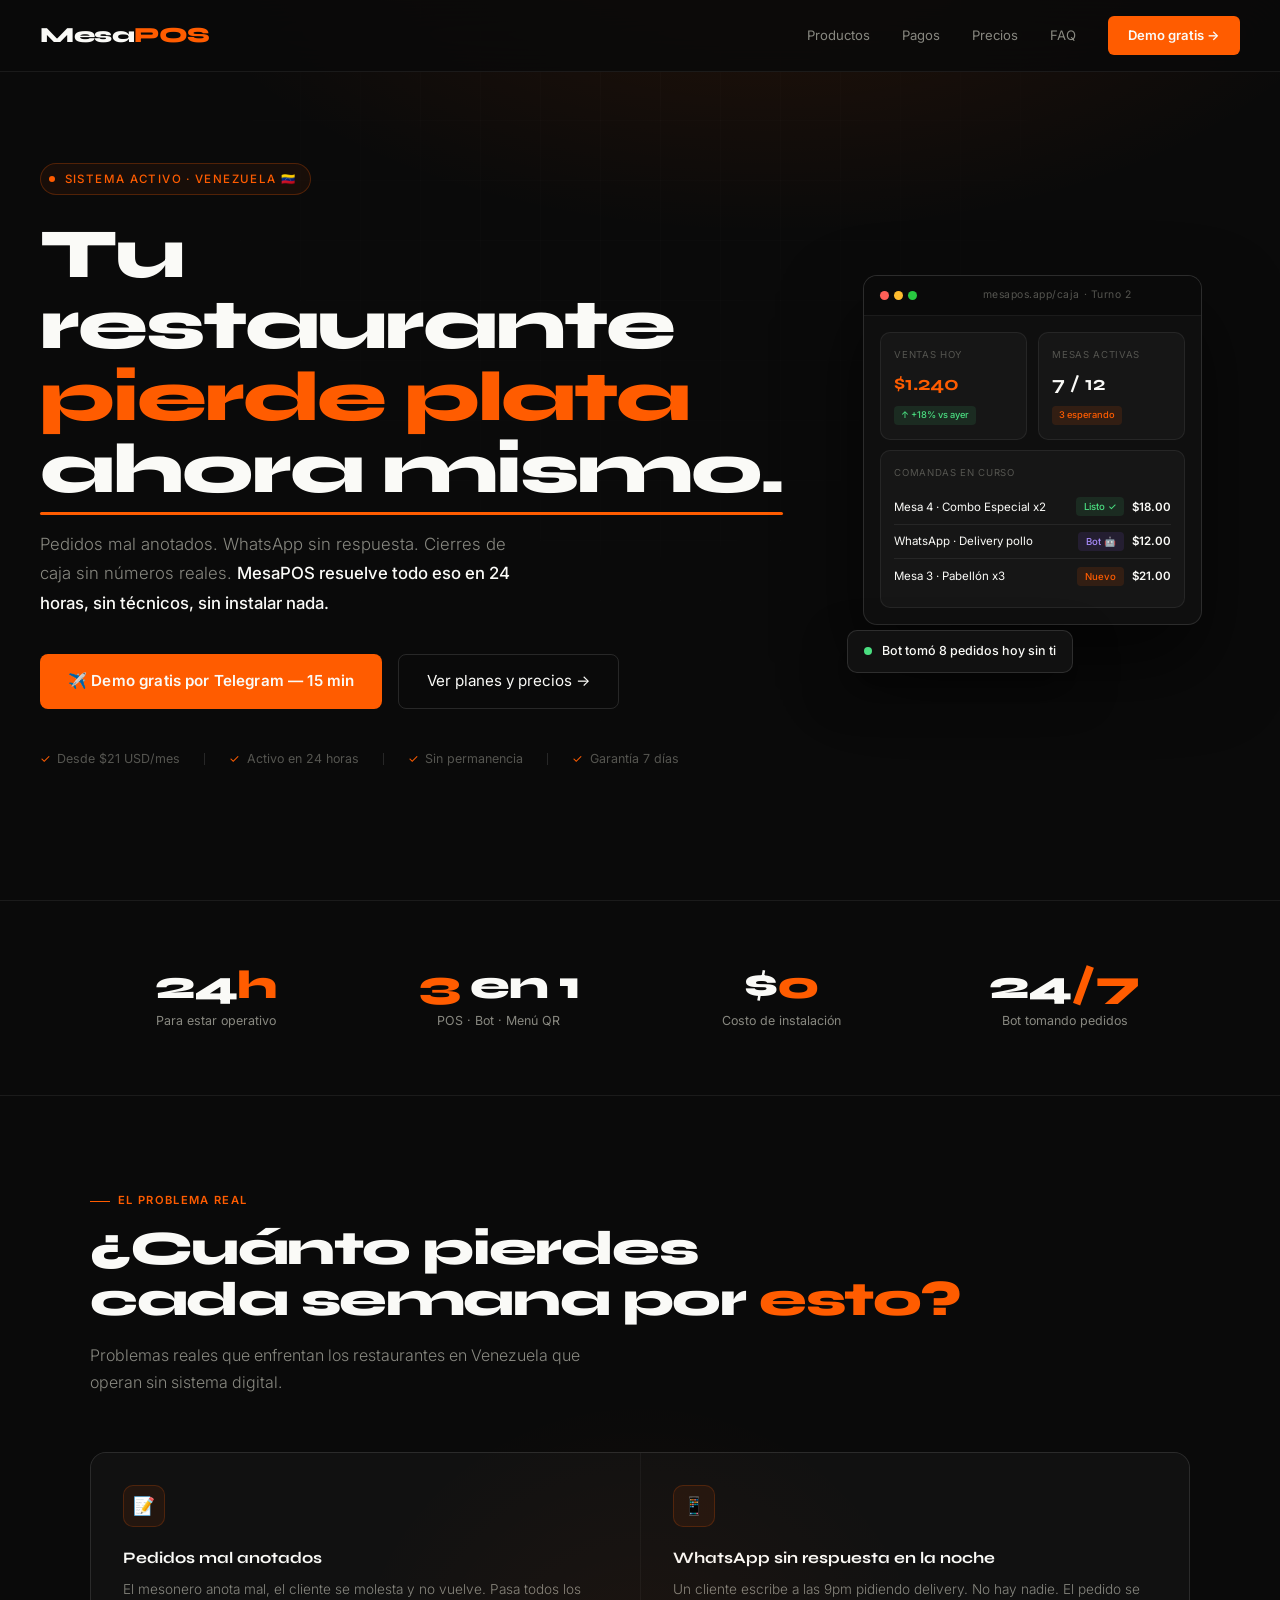
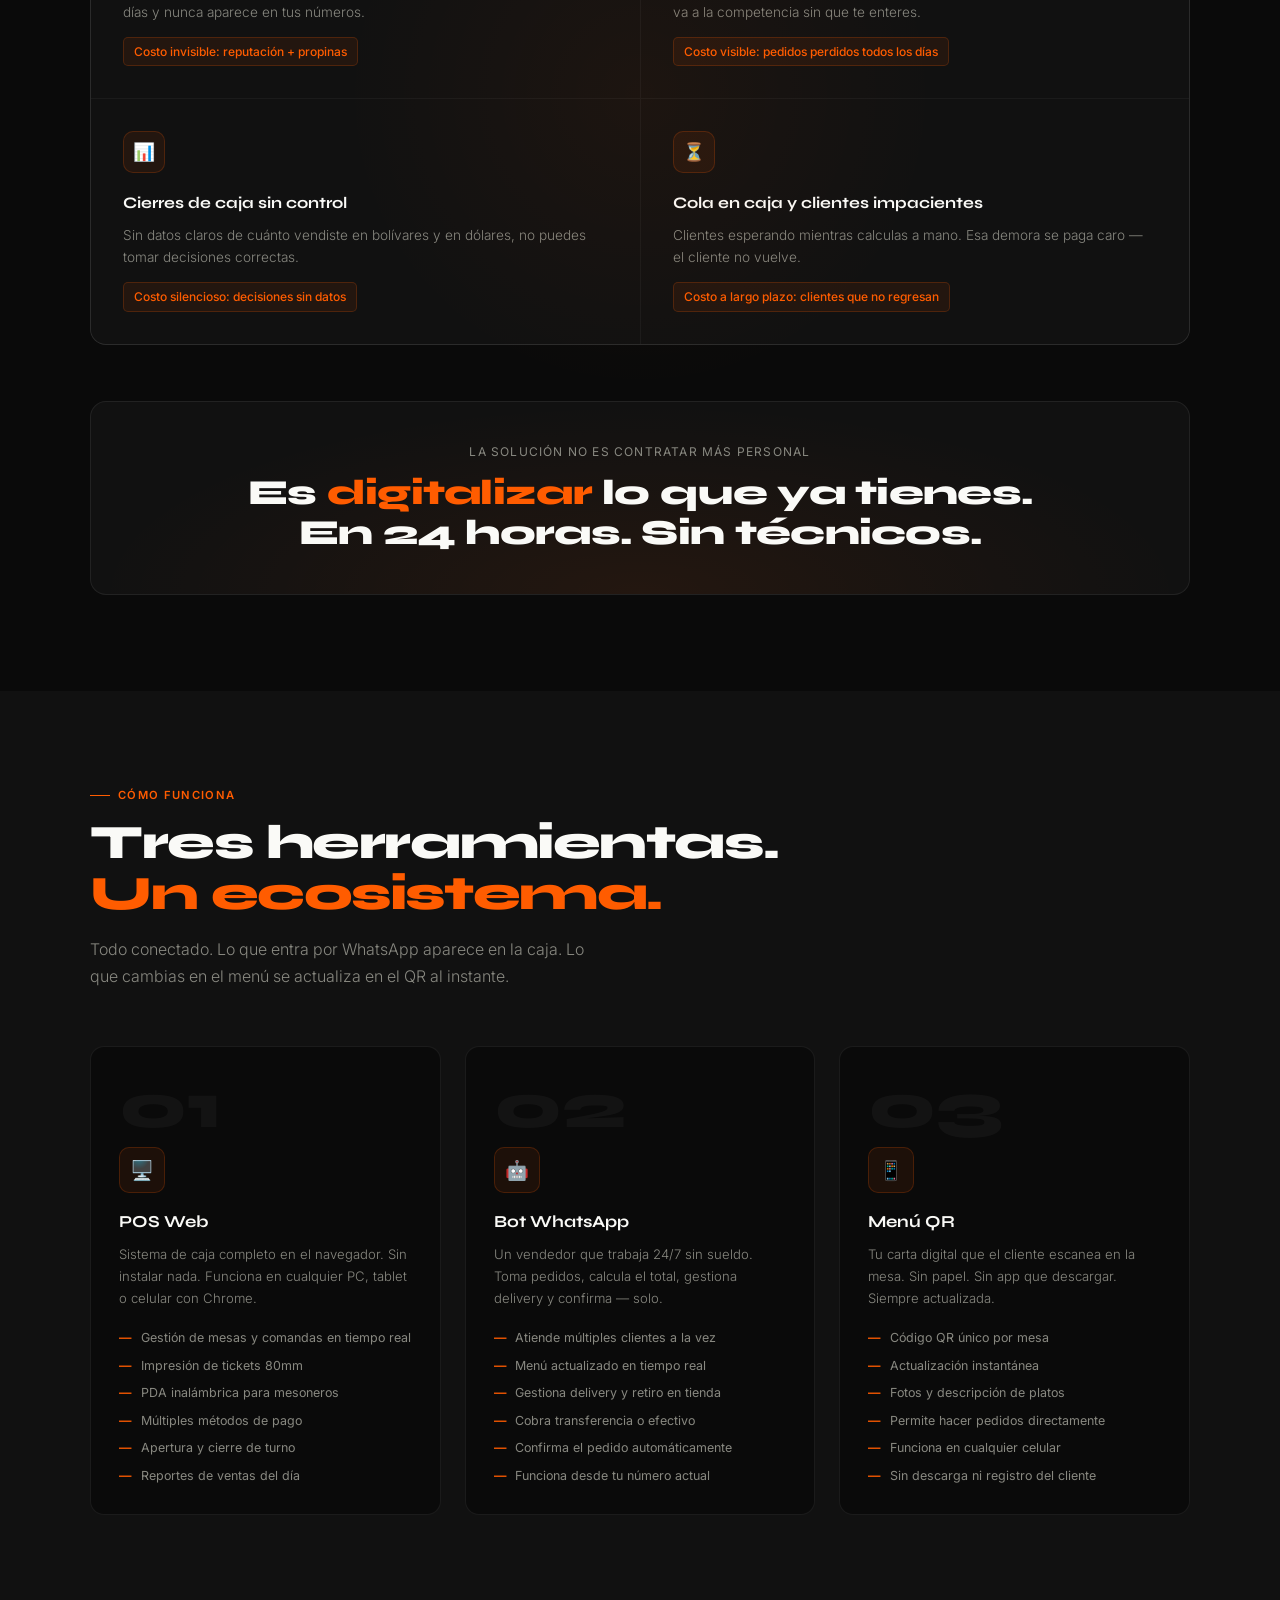
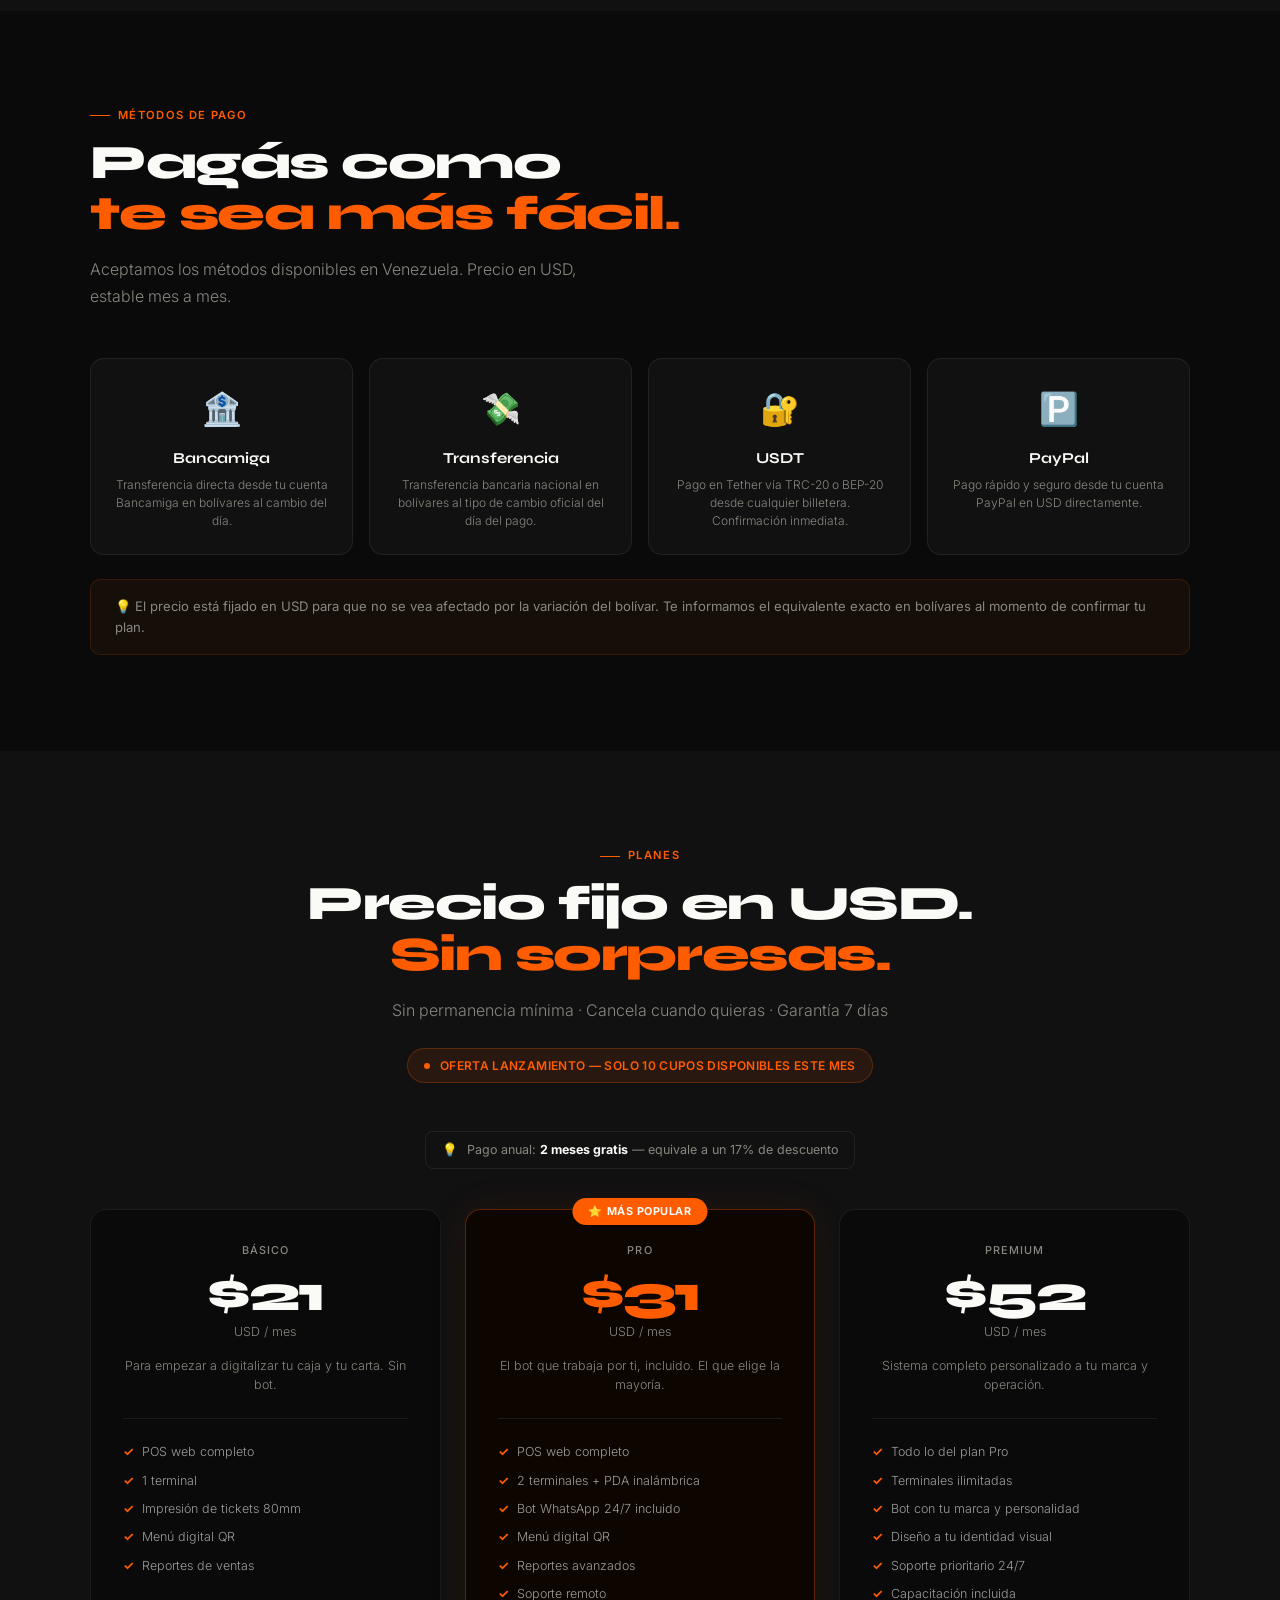
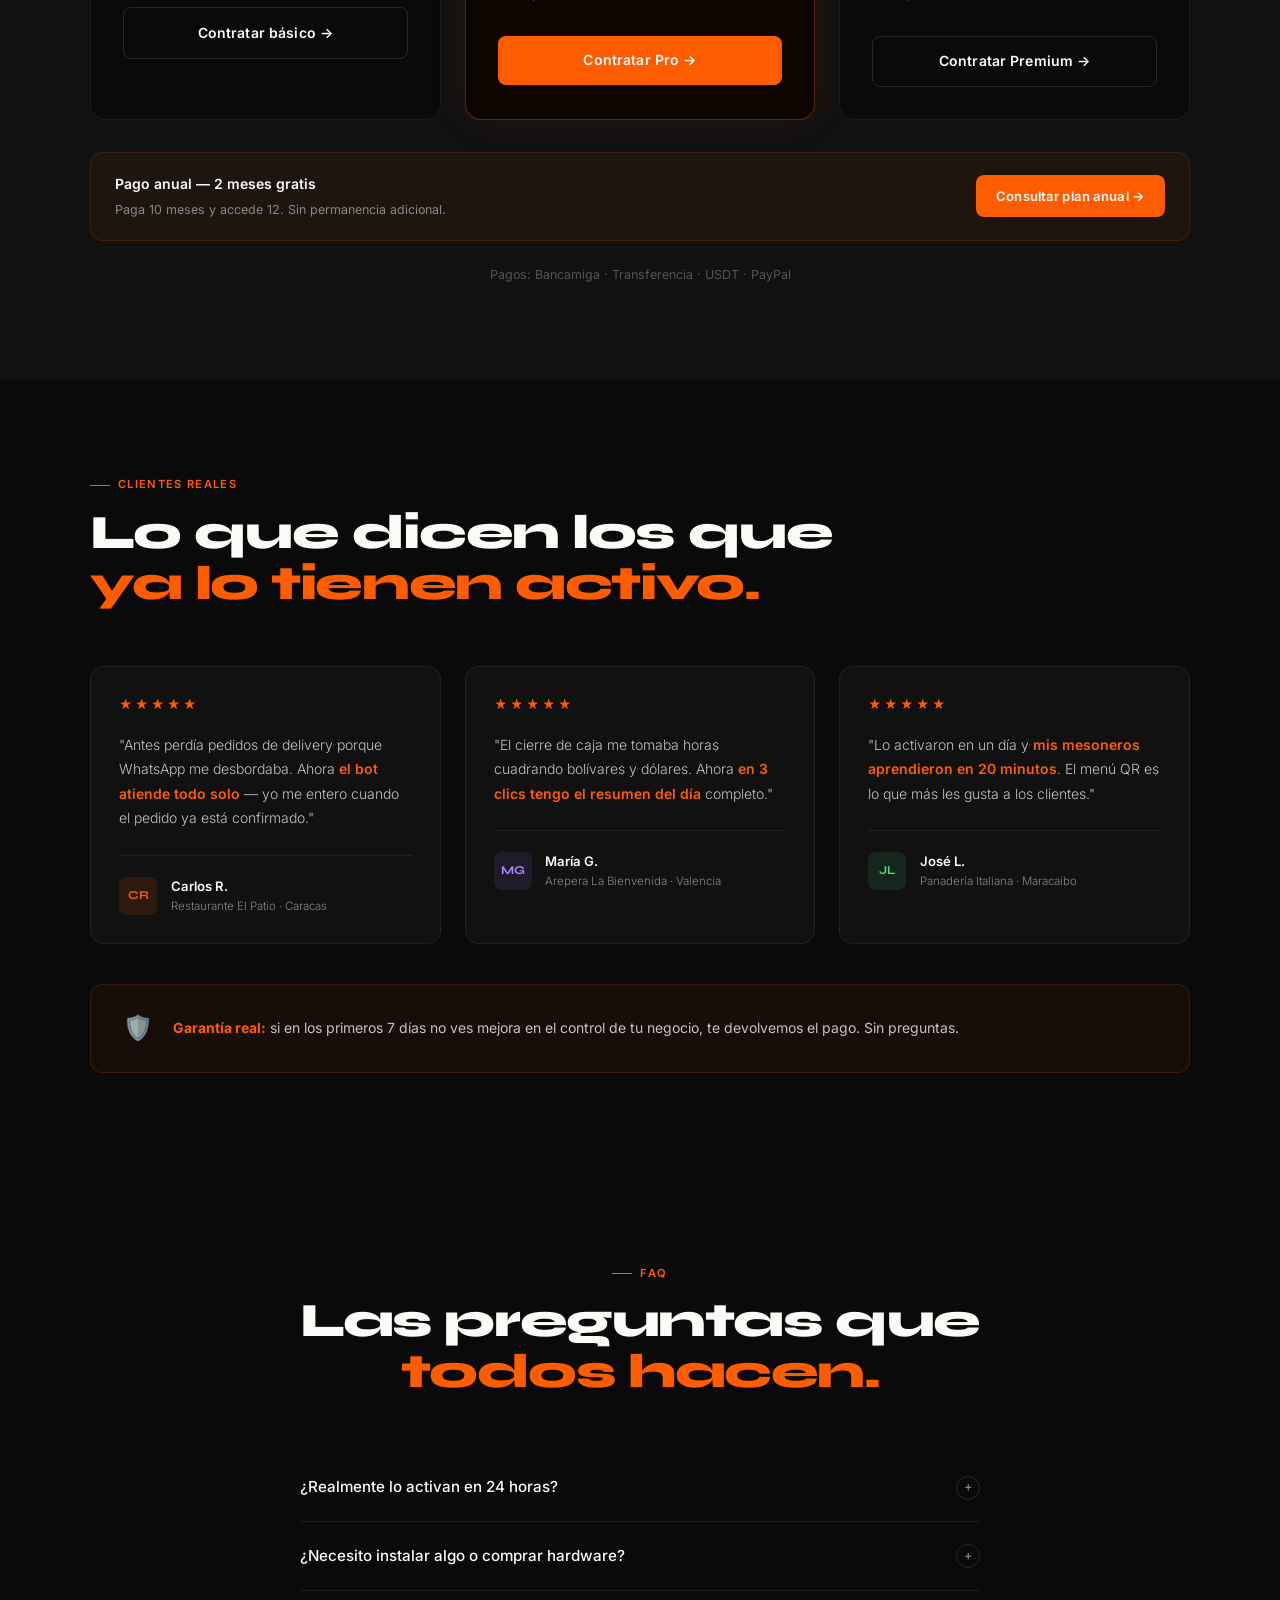
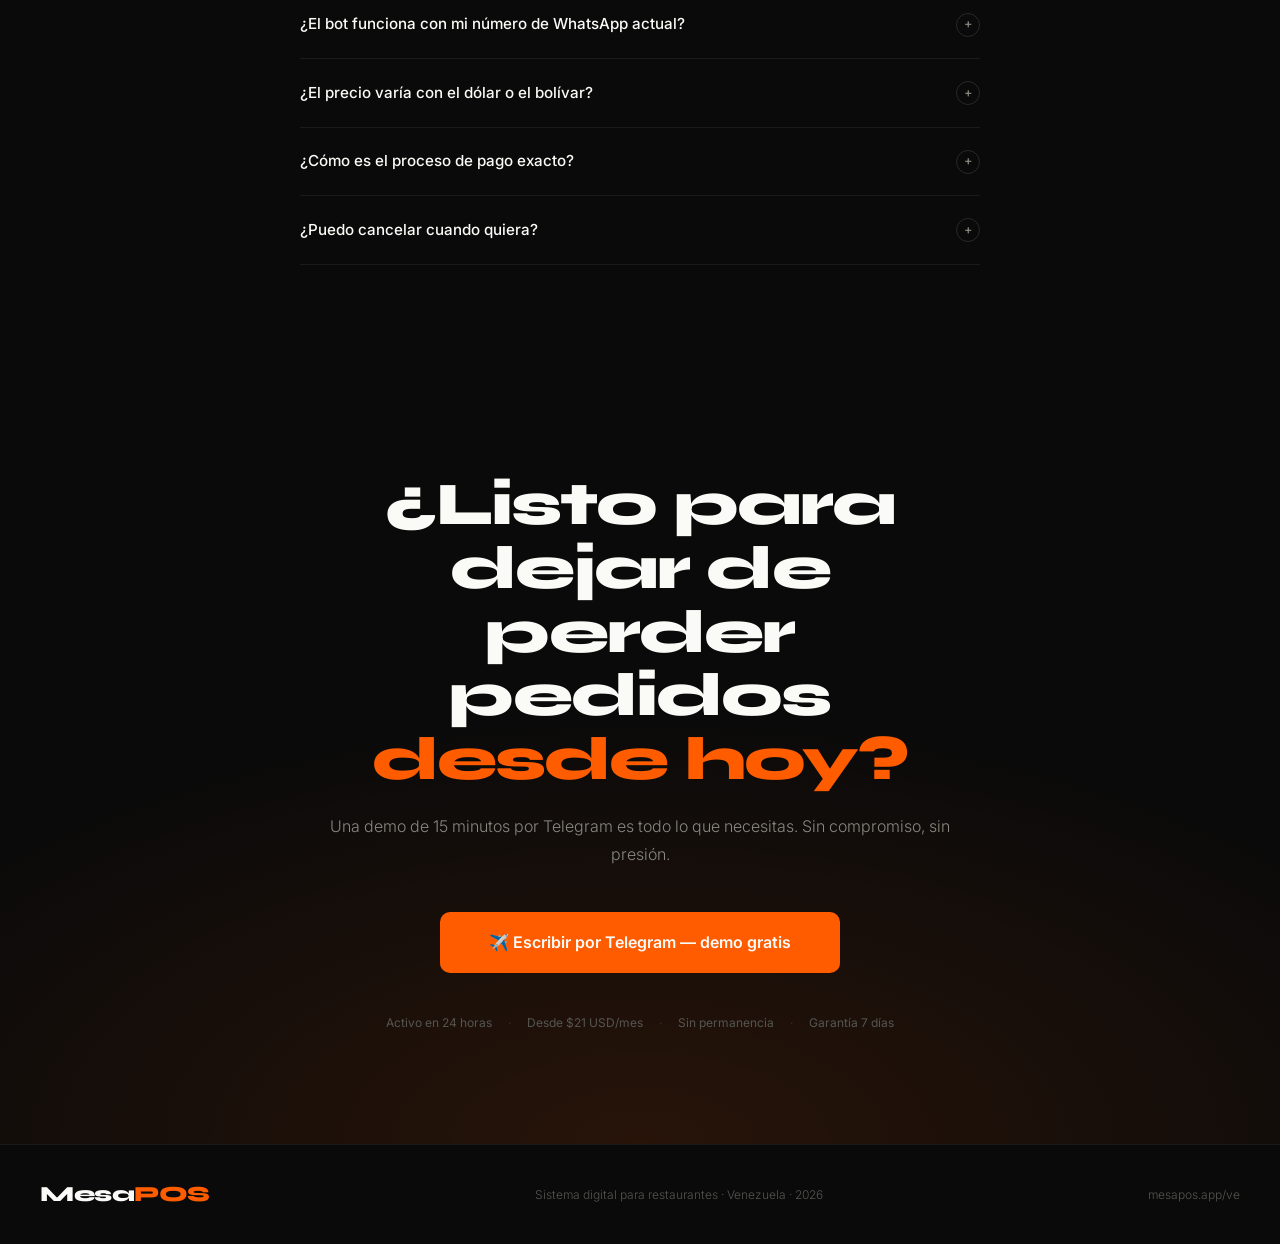
==== ve/index.html @ 8ecb1c36 "Create index.html" ====
<!DOCTYPE html>
<html lang="es">
<head>
<meta charset="UTF-8"/>
<meta name="viewport" content="width=device-width, initial-scale=1.0"/>
<title>MesaPOS Venezuela — Sistema Digital para Restaurantes</title>
<meta name="description" content="Sistema POS web + Bot WhatsApp + Menú QR para restaurantes en Venezuela. Desde $21 USD/mes. Activo en 24 horas. Pagos: Bancamiga, transferencia, USDT, PayPal."/>
<link rel="preconnect" href="https://fonts.googleapis.com"/>
<link href="https://fonts.googleapis.com/css2?family=Syne:wght@400;500;600;700;800&family=Inter:wght@300;400;500;600&display=swap" rel="stylesheet"/>
<style>
*,*::before,*::after{box-sizing:border-box;margin:0;padding:0}
:root{--ink:#0A0A0A;--ink2:#111111;--ink3:#1A1A1A;--orange:#FF5C00;--orange2:#FF7A2E;--orange-pale:rgba(255,92,0,0.08);--white:#FAFAF7;--gray:#888880;--gray2:#555550;--border:rgba(255,255,255,0.07);--border2:rgba(255,255,255,0.12);--syne:'Syne',sans-serif;--inter:'Inter',sans-serif}
html{scroll-behavior:smooth}
body{font-family:var(--inter);background:var(--ink);color:var(--white);overflow-x:hidden;line-height:1.6;font-size:16px}
a{text-decoration:none;color:inherit}
nav{position:fixed;top:0;left:0;right:0;z-index:100;padding:1rem 2.5rem;display:flex;align-items:center;justify-content:space-between;border-bottom:1px solid var(--border);background:rgba(10,10,10,0.85);backdrop-filter:blur(20px)}
.logo{font-family:var(--syne);font-size:1.35rem;font-weight:800;letter-spacing:-0.02em}.logo span{color:var(--orange)}
.nav-links{display:flex;gap:2rem;align-items:center}
.nav-links a{font-size:0.82rem;color:var(--gray);font-weight:400;transition:color 0.2s}.nav-links a:hover{color:var(--white)}
.nav-cta{background:var(--orange);color:var(--white)!important;padding:0.55rem 1.25rem;border-radius:6px;font-weight:600!important;font-size:0.82rem!important;transition:all 0.2s!important}.nav-cta:hover{background:var(--orange2)!important;transform:translateY(-1px)!important}
.hero{min-height:100vh;display:flex;align-items:center;padding:7rem 2.5rem 5rem;position:relative;overflow:hidden}
.hero-bg{position:absolute;inset:0;background:radial-gradient(ellipse 80% 60% at 60% -10%,rgba(255,92,0,0.12) 0%,transparent 60%)}
.hero-grid{position:absolute;inset:0;background-image:linear-gradient(rgba(255,255,255,0.015) 1px,transparent 1px),linear-gradient(90deg,rgba(255,255,255,0.015) 1px,transparent 1px);background-size:60px 60px;mask-image:radial-gradient(ellipse at 50% 0%,black 0%,transparent 70%)}
.hero-inner{max-width:1200px;margin:0 auto;display:grid;grid-template-columns:1.1fr 0.9fr;gap:5rem;align-items:center;width:100%;position:relative;z-index:1}
.hero-eyebrow{display:inline-flex;align-items:center;gap:0.6rem;font-size:0.72rem;font-weight:500;color:var(--orange);text-transform:uppercase;letter-spacing:0.12em;margin-bottom:1.5rem;padding:0.35rem 0.85rem 0.35rem 0.5rem;border:1px solid rgba(255,92,0,0.25);border-radius:100px;background:rgba(255,92,0,0.06)}
.eyebrow-dot{width:6px;height:6px;background:var(--orange);border-radius:50%;animation:blink 2s infinite}
@keyframes blink{0%,100%{opacity:1;box-shadow:0 0 0 0 rgba(255,92,0,0.4)}50%{opacity:0.6;box-shadow:0 0 0 5px rgba(255,92,0,0)}}
h1{font-family:var(--syne);font-size:clamp(2.8rem,5.5vw,4.4rem);font-weight:800;line-height:1.02;letter-spacing:-0.03em;margin-bottom:1.5rem}
h1 .highlight{color:var(--orange);display:block}
h1 .underline-word{position:relative;white-space:nowrap}
h1 .underline-word::after{content:'';position:absolute;left:0;bottom:-4px;width:100%;height:3px;background:var(--orange);border-radius:2px}
.hero-desc{font-size:1.05rem;color:var(--gray);line-height:1.75;margin-bottom:2.25rem;max-width:480px;font-weight:300}.hero-desc strong{color:var(--white);font-weight:500}
.hero-actions{display:flex;gap:1rem;flex-wrap:wrap;margin-bottom:2.5rem}
.btn-orange{display:inline-flex;align-items:center;gap:0.5rem;background:var(--orange);color:var(--white);padding:0.9rem 1.75rem;border-radius:8px;font-weight:600;font-size:0.95rem;transition:all 0.2s;letter-spacing:0.01em}.btn-orange:hover{background:var(--orange2);transform:translateY(-2px);box-shadow:0 8px 30px rgba(255,92,0,0.35)}
.btn-outline{display:inline-flex;align-items:center;gap:0.5rem;border:1px solid var(--border2);color:var(--white);padding:0.9rem 1.75rem;border-radius:8px;font-weight:400;font-size:0.95rem;transition:all 0.2s}.btn-outline:hover{border-color:rgba(255,255,255,0.3);background:rgba(255,255,255,0.04)}
.hero-trust{display:flex;align-items:center;gap:1.5rem;flex-wrap:wrap}
.trust-item{font-size:0.78rem;color:var(--gray2);display:flex;align-items:center;gap:0.4rem}
.trust-check{color:var(--orange);font-size:0.75rem}
.trust-sep{width:1px;height:12px;background:var(--border2)}
.pos-screen{background:#0F0F0F;border:1px solid var(--border2);border-radius:14px;overflow:hidden;box-shadow:0 40px 80px rgba(0,0,0,0.6)}
.pos-topbar{padding:0.7rem 1rem;background:#0A0A0A;border-bottom:1px solid var(--border);display:flex;align-items:center;gap:0.75rem}
.pos-dots{display:flex;gap:5px}.pos-dot{width:9px;height:9px;border-radius:50%}
.pos-title{font-size:0.65rem;color:var(--gray2);flex:1;text-align:center;letter-spacing:0.05em}
.pos-body{padding:1rem}
.pos-row{display:grid;grid-template-columns:1fr 1fr;gap:0.65rem;margin-bottom:0.65rem}
.pos-card{background:#161616;border:1px solid var(--border);border-radius:10px;padding:0.85rem}
.pos-clabel{font-size:0.6rem;color:var(--gray2);text-transform:uppercase;letter-spacing:0.07em;margin-bottom:0.35rem}
.pos-cval{font-size:1.25rem;font-weight:700;font-family:var(--syne)}.pos-cval.orange{color:var(--orange)}
.pos-badge{display:inline-block;font-size:0.58rem;padding:2px 7px;border-radius:4px;margin-top:0.25rem;font-weight:500}
.badge-up{background:rgba(74,222,128,0.1);color:#4ADE80}.badge-warn{background:rgba(255,92,0,0.12);color:var(--orange)}
.pos-list{background:#161616;border:1px solid var(--border);border-radius:10px;padding:0.85rem}
.pos-list-title{font-size:0.6rem;color:var(--gray2);text-transform:uppercase;letter-spacing:0.07em;margin-bottom:0.6rem}
.pos-order{display:flex;align-items:center;justify-content:space-between;padding:0.45rem 0;border-bottom:1px solid var(--border);gap:0.5rem}.pos-order:last-child{border-bottom:none}
.pos-oname{font-size:0.72rem;flex:1;white-space:nowrap;overflow:hidden;text-overflow:ellipsis}
.pos-ostatus{font-size:0.6rem;padding:2px 8px;border-radius:4px;white-space:nowrap;font-weight:500}
.s-done{background:rgba(74,222,128,0.1);color:#4ADE80}.s-bot{background:rgba(139,92,246,0.12);color:#A78BFA}.s-new{background:rgba(255,92,0,0.12);color:var(--orange)}
.pos-oprice{font-size:0.72rem;font-weight:600;white-space:nowrap}
.float-pill{position:absolute;bottom:-16px;left:-16px;background:var(--ink2);border:1px solid var(--border2);border-radius:10px;padding:0.65rem 1rem;display:flex;align-items:center;gap:0.65rem;box-shadow:0 16px 40px rgba(0,0,0,0.5);font-size:0.78rem;font-weight:500}
.float-dot{width:8px;height:8px;background:#4ADE80;border-radius:50%;animation:blink 2s infinite}
.hero-visual{position:relative;padding-bottom:2rem}
.numbers{padding:4rem 2.5rem;border-top:1px solid var(--border);border-bottom:1px solid var(--border)}
.numbers-inner{max-width:1100px;margin:0 auto;display:grid;grid-template-columns:repeat(4,1fr);gap:2rem;text-align:center}
.num-val{font-family:var(--syne);font-size:2.5rem;font-weight:800;line-height:1;letter-spacing:-0.03em}.num-val span{color:var(--orange)}
.num-label{font-size:0.78rem;color:var(--gray);margin-top:0.4rem}
.section-inner{max-width:1100px;margin:0 auto}
.section-tag{font-size:0.7rem;font-weight:600;color:var(--orange);text-transform:uppercase;letter-spacing:0.12em;margin-bottom:0.85rem;display:flex;align-items:center;gap:0.5rem}
.section-tag::before{content:'';width:20px;height:1px;background:var(--orange)}
h2{font-family:var(--syne);font-size:clamp(2rem,4vw,3rem);font-weight:800;line-height:1.06;letter-spacing:-0.03em;margin-bottom:1rem}
h2 em{color:var(--orange);font-style:normal}
.section-sub{font-size:1rem;color:var(--gray);max-width:520px;line-height:1.7;font-weight:300}
.pain{padding:6rem 2.5rem;position:relative;overflow:hidden}
.pain::before{content:'';position:absolute;top:50%;left:50%;transform:translate(-50%,-50%);width:600px;height:600px;background:radial-gradient(circle,rgba(255,92,0,0.05) 0%,transparent 70%);pointer-events:none}
.pain-grid{display:grid;grid-template-columns:repeat(2,1fr);gap:1px;background:var(--border);border-radius:16px;overflow:hidden;border:1px solid var(--border);margin-top:3.5rem}
.pain-card{background:var(--ink2);padding:2rem;transition:background 0.25s}.pain-card:hover{background:var(--ink3)}
.pain-icon{width:42px;height:42px;background:var(--orange-pale);border:1px solid rgba(255,92,0,0.2);border-radius:10px;display:flex;align-items:center;justify-content:center;font-size:1.1rem;margin-bottom:1.1rem}
.pain-title{font-family:var(--syne);font-size:1rem;font-weight:700;margin-bottom:0.5rem}
.pain-text{font-size:0.85rem;color:var(--gray);line-height:1.65;font-weight:300}
.pain-cost{display:inline-block;margin-top:0.85rem;font-size:0.75rem;color:var(--orange);background:var(--orange-pale);border:1px solid rgba(255,92,0,0.2);padding:4px 10px;border-radius:5px;font-weight:500}
.pain-bridge{text-align:center;margin-top:3.5rem;padding:2.5rem;background:var(--ink2);border:1px solid var(--border);border-radius:16px;position:relative;overflow:hidden}
.pain-bridge::before{content:'';position:absolute;inset:0;background:radial-gradient(ellipse at 50% 100%,rgba(255,92,0,0.08) 0%,transparent 70%)}
.bridge-label{font-size:0.75rem;color:var(--gray);text-transform:uppercase;letter-spacing:0.1em;margin-bottom:0.75rem;position:relative}
.bridge-text{font-family:var(--syne);font-size:clamp(1.5rem,3vw,2.2rem);font-weight:800;letter-spacing:-0.02em;line-height:1.15;position:relative}.bridge-text em{color:var(--orange);font-style:normal}
.solution{padding:6rem 2.5rem;background:var(--ink2)}
.products-grid{display:grid;grid-template-columns:repeat(3,1fr);gap:1.5rem;margin-top:3.5rem}
.prod-card{border:1px solid var(--border);border-radius:14px;padding:1.75rem;background:var(--ink);transition:all 0.3s;position:relative;overflow:hidden}.prod-card:hover{border-color:rgba(255,92,0,0.3);transform:translateY(-4px)}
.prod-num{font-family:var(--syne);font-size:4rem;font-weight:800;color:rgba(255,255,255,0.04);line-height:1;margin-bottom:0.5rem}
.prod-icon{width:46px;height:46px;background:var(--orange-pale);border:1px solid rgba(255,92,0,0.2);border-radius:10px;display:flex;align-items:center;justify-content:center;font-size:1.2rem;margin-bottom:1rem}
.prod-name{font-family:var(--syne);font-size:1.05rem;font-weight:700;margin-bottom:0.5rem}
.prod-desc{font-size:0.82rem;color:var(--gray);line-height:1.65;margin-bottom:1.25rem;font-weight:300}
.prod-features{list-style:none;display:flex;flex-direction:column;gap:0.55rem}
.prod-features li{font-size:0.78rem;color:var(--gray);display:flex;align-items:flex-start;gap:0.6rem;line-height:1.5}
.prod-features li::before{content:'—';color:var(--orange);font-weight:600;flex-shrink:0}
.pagos{padding:6rem 2.5rem}
.pagos-grid{display:grid;grid-template-columns:repeat(4,1fr);gap:1rem;margin-top:3rem}
.pago-card{background:var(--ink2);border:1px solid var(--border);border-radius:14px;padding:1.5rem;text-align:center;transition:all 0.25s}.pago-card:hover{border-color:rgba(255,92,0,0.3);transform:translateY(-3px)}
.pago-icon{font-size:2rem;margin-bottom:0.75rem}
.pago-name{font-family:var(--syne);font-size:0.95rem;font-weight:700;margin-bottom:0.35rem}
.pago-desc{font-size:0.75rem;color:var(--gray);line-height:1.5;font-weight:300}
.pricing{padding:6rem 2.5rem;background:var(--ink2)}
.urgency{display:inline-flex;align-items:center;gap:0.6rem;background:rgba(255,92,0,0.1);border:1px solid rgba(255,92,0,0.25);color:var(--orange);font-size:0.75rem;font-weight:600;padding:0.45rem 1rem;border-radius:100px;margin-bottom:3rem;letter-spacing:0.03em;text-transform:uppercase}
.urgency-dot{width:6px;height:6px;background:var(--orange);border-radius:50%;animation:blink 1.5s infinite}
.plans{display:grid;grid-template-columns:repeat(3,1fr);gap:1.5rem;margin-top:2.5rem}
.plan{background:var(--ink);border:1px solid var(--border);border-radius:16px;padding:2rem;position:relative;transition:all 0.3s}
.plan.featured{background:#0D0600;border-color:rgba(255,92,0,0.35);box-shadow:0 0 40px rgba(255,92,0,0.08)}
.plan-badge{position:absolute;top:-12px;left:50%;transform:translateX(-50%);background:var(--orange);color:var(--white);font-size:0.68rem;font-weight:700;padding:0.3rem 1rem;border-radius:100px;white-space:nowrap;letter-spacing:0.05em;text-transform:uppercase}
.plan-tier{font-size:0.68rem;text-transform:uppercase;letter-spacing:0.1em;color:var(--gray);margin-bottom:0.5rem;font-weight:500}
.plan-price{font-family:var(--syne);font-size:3.2rem;font-weight:800;line-height:1;letter-spacing:-0.04em;margin-bottom:0.2rem}.plan-price.accent{color:var(--orange)}
.plan-usd{font-size:0.78rem;color:var(--gray);font-weight:300;margin-bottom:0.85rem}
.plan-desc{font-size:0.78rem;color:var(--gray);margin-bottom:1.5rem;padding-bottom:1.5rem;border-bottom:1px solid var(--border);line-height:1.55;font-weight:300}
.plan-feats{list-style:none;display:flex;flex-direction:column;gap:0.6rem;margin-bottom:2rem}
.plan-feats li{font-size:0.78rem;color:rgba(255,255,255,0.6);display:flex;gap:0.5rem;align-items:flex-start;line-height:1.5;font-weight:300}.plan-feats li::before{content:'✓';color:var(--orange);font-weight:700;flex-shrink:0}
.plan-btn{display:block;text-align:center;padding:0.85rem;border-radius:8px;font-size:0.875rem;font-weight:600;letter-spacing:0.01em;transition:all 0.2s}
.plan-btn.main{background:var(--orange);color:var(--white)}.plan-btn.main:hover{background:var(--orange2);transform:translateY(-1px)}
.plan-btn.ghost{border:1px solid var(--border2);color:var(--white)}.plan-btn.ghost:hover{border-color:rgba(255,255,255,0.3);background:rgba(255,255,255,0.04)}
.testi-section{padding:6rem 2.5rem}
.testi-grid{display:grid;grid-template-columns:repeat(3,1fr);gap:1.5rem;margin-top:3.5rem}
.testi{background:var(--ink2);border:1px solid var(--border);border-radius:14px;padding:1.75rem;transition:all 0.25s}.testi:hover{border-color:rgba(255,92,0,0.2)}
.testi-stars{color:var(--orange);font-size:0.8rem;letter-spacing:3px;margin-bottom:1.1rem}
.testi-quote{font-size:0.875rem;color:rgba(255,255,255,0.75);line-height:1.75;margin-bottom:1.5rem;font-weight:300}.testi-quote strong{color:var(--orange);font-weight:600}
.testi-author{display:flex;align-items:center;gap:0.85rem;padding-top:1.25rem;border-top:1px solid var(--border)}
.testi-av{width:38px;height:38px;border-radius:8px;display:flex;align-items:center;justify-content:center;font-size:0.75rem;font-weight:700;font-family:var(--syne);flex-shrink:0}
.testi-name{font-size:0.82rem;font-weight:600}.testi-biz{font-size:0.72rem;color:var(--gray);font-weight:300}
.guarantee-strip{margin-top:2.5rem;padding:1.5rem 2rem;background:rgba(255,92,0,0.06);border:1px solid rgba(255,92,0,0.15);border-radius:12px;display:flex;align-items:center;gap:1.25rem;font-size:0.875rem;color:rgba(255,255,255,0.75)}.guarantee-strip strong{color:var(--orange)}
.faq{padding:6rem 2.5rem}
.faq-wrap{max-width:680px;margin:3.5rem auto 0}
.faq-item{border-bottom:1px solid var(--border)}
.faq-q{font-size:0.95rem;font-weight:500;padding:1.35rem 0;cursor:pointer;display:flex;justify-content:space-between;align-items:center;gap:1rem;user-select:none;transition:color 0.2s}.faq-q:hover{color:rgba(255,255,255,0.8)}
.faq-toggle{width:24px;height:24px;border:1px solid var(--border2);border-radius:50%;display:flex;align-items:center;justify-content:center;font-size:0.8rem;color:var(--gray);flex-shrink:0;transition:all 0.25s}.faq-item.open .faq-toggle{background:var(--orange);border-color:var(--orange);color:var(--white);transform:rotate(45deg)}
.faq-a{font-size:0.85rem;color:var(--gray);max-height:0;overflow:hidden;transition:max-height 0.35s ease,padding 0.2s;line-height:1.7;font-weight:300}.faq-item.open .faq-a{max-height:200px;padding-bottom:1.35rem}
.final{padding:7rem 2.5rem;position:relative;overflow:hidden}
.final-bg{position:absolute;inset:0;background:radial-gradient(ellipse 100% 80% at 50% 100%,rgba(255,92,0,0.12) 0%,transparent 70%)}
.final-inner{max-width:680px;margin:0 auto;text-align:center;position:relative;z-index:1}
.final h2{font-family:var(--syne);font-size:clamp(2.5rem,5vw,3.8rem);font-weight:800;line-height:1.05;letter-spacing:-0.03em;margin-bottom:1.25rem}
.final-sub{font-size:1rem;color:var(--gray);line-height:1.75;margin-bottom:2.75rem;font-weight:300}
.final-actions{display:flex;flex-direction:column;align-items:center;gap:0.85rem;margin-bottom:2.5rem}
.btn-final{display:flex;align-items:center;justify-content:center;gap:0.65rem;width:100%;max-width:400px;padding:1.1rem 2rem;border-radius:10px;font-weight:600;font-size:1rem;transition:all 0.25s}
.btn-final.primary{background:var(--orange);color:var(--white)}.btn-final.primary:hover{background:var(--orange2);transform:translateY(-2px);box-shadow:0 12px 40px rgba(255,92,0,0.3)}
.final-meta{font-size:0.75rem;color:var(--gray2);display:flex;align-items:center;justify-content:center;gap:1rem;flex-wrap:wrap}
.meta-sep{color:var(--border2)}
footer{padding:2rem 2.5rem;border-top:1px solid var(--border);display:flex;align-items:center;justify-content:space-between;flex-wrap:wrap;gap:1rem}
footer p{font-size:0.75rem;color:var(--gray2);font-weight:300}
.reveal{opacity:0;transform:translateY(28px);transition:opacity 0.65s cubic-bezier(0.16,1,0.3,1),transform 0.65s cubic-bezier(0.16,1,0.3,1)}.reveal.in{opacity:1;transform:none}
.reveal-d1{transition-delay:0.1s}.reveal-d2{transition-delay:0.2s}
@media(max-width:900px){
  .hero-inner{grid-template-columns:1fr}.hero-visual{display:none}
  .products-grid,.testi-grid,.plans,.pagos-grid,.pain-grid{grid-template-columns:1fr}
  .numbers-inner{grid-template-columns:repeat(2,1fr)}
  nav{padding:1rem 1.25rem}.nav-links{display:none}
  .hero,.pain,.solution,.pagos,.pricing,.testi-section,.faq,.final{padding-left:1.25rem;padding-right:1.25rem}
}
</style>
</head>
<body>

<nav>
  <a href="#" class="logo">Mesa<span>POS</span></a>
  <div class="nav-links">
    <a href="#solution">Productos</a>
    <a href="#pagos">Pagos</a>
    <a href="#pricing">Precios</a>
    <a href="#faq">FAQ</a>
    <a href="https://t.me/mesapos" class="nav-cta">Demo gratis →</a>
  </div>
</nav>

<section class="hero">
  <div class="hero-bg"></div><div class="hero-grid"></div>
  <div class="hero-inner">
    <div>
      <div class="hero-eyebrow"><span class="eyebrow-dot"></span>Sistema activo · Venezuela 🇻🇪</div>
      <h1>Tu restaurante <span class="highlight">pierde plata</span> <span class="underline-word">ahora mismo.</span></h1>
      <p class="hero-desc">Pedidos mal anotados. WhatsApp sin respuesta. Cierres de caja sin números reales. <strong>MesaPOS resuelve todo eso en 24 horas, sin técnicos, sin instalar nada.</strong></p>
      <div class="hero-actions">
        <a href="https://t.me/mesapos" class="btn-orange">✈️ Demo gratis por Telegram — 15 min</a>
        <a href="#pricing" class="btn-outline">Ver planes y precios →</a>
      </div>
      <div class="hero-trust">
        <span class="trust-item"><span class="trust-check">✓</span> Desde $21 USD/mes</span>
        <span class="trust-sep"></span>
        <span class="trust-item"><span class="trust-check">✓</span> Activo en 24 horas</span>
        <span class="trust-sep"></span>
        <span class="trust-item"><span class="trust-check">✓</span> Sin permanencia</span>
        <span class="trust-sep"></span>
        <span class="trust-item"><span class="trust-check">✓</span> Garantía 7 días</span>
      </div>
    </div>
    <div class="hero-visual">
      <div class="pos-screen">
        <div class="pos-topbar">
          <div class="pos-dots"><div class="pos-dot" style="background:#FF5F57"></div><div class="pos-dot" style="background:#FEBC2E"></div><div class="pos-dot" style="background:#28C840"></div></div>
          <div class="pos-title">mesapos.app/caja · Turno 2</div>
        </div>
        <div class="pos-body">
          <div class="pos-row">
            <div class="pos-card"><div class="pos-clabel">Ventas hoy</div><div class="pos-cval orange">$1.240</div><div class="pos-badge badge-up">↑ +18% vs ayer</div></div>
            <div class="pos-card"><div class="pos-clabel">Mesas activas</div><div class="pos-cval">7 / 12</div><div class="pos-badge badge-warn">3 esperando</div></div>
          </div>
          <div class="pos-list">
            <div class="pos-list-title">Comandas en curso</div>
            <div class="pos-order"><span class="pos-oname">Mesa 4 · Combo Especial x2</span><span class="pos-ostatus s-done">Listo ✓</span><span class="pos-oprice">$18.00</span></div>
            <div class="pos-order"><span class="pos-oname">WhatsApp · Delivery pollo</span><span class="pos-ostatus s-bot">Bot 🤖</span><span class="pos-oprice">$12.00</span></div>
            <div class="pos-order"><span class="pos-oname">Mesa 3 · Pabellón x3</span><span class="pos-ostatus s-new">Nuevo</span><span class="pos-oprice">$21.00</span></div>
          </div>
        </div>
      </div>
      <div class="float-pill"><span class="float-dot"></span>Bot tomó 8 pedidos hoy sin ti</div>
    </div>
  </div>
</section>

<section class="numbers">
  <div class="numbers-inner">
    <div class="reveal"><div class="num-val">24<span>h</span></div><div class="num-label">Para estar operativo</div></div>
    <div class="reveal reveal-d1"><div class="num-val"><span>3</span> en 1</div><div class="num-label">POS · Bot · Menú QR</div></div>
    <div class="reveal reveal-d1"><div class="num-val">$<span>0</span></div><div class="num-label">Costo de instalación</div></div>
    <div class="reveal reveal-d2"><div class="num-val">24<span>/7</span></div><div class="num-label">Bot tomando pedidos</div></div>
  </div>
</section>

<section class="pain">
  <div class="section-inner">
    <div class="reveal">
      <div class="section-tag">El problema real</div>
      <h2>¿Cuánto pierdes<br/>cada semana por <em>esto?</em></h2>
      <p class="section-sub">Problemas reales que enfrentan los restaurantes en Venezuela que operan sin sistema digital.</p>
    </div>
    <div class="pain-grid reveal">
      <div class="pain-card"><div class="pain-icon">📝</div><div class="pain-title">Pedidos mal anotados</div><div class="pain-text">El mesonero anota mal, el cliente se molesta y no vuelve. Pasa todos los días y nunca aparece en tus números.</div><div class="pain-cost">Costo invisible: reputación + propinas</div></div>
      <div class="pain-card"><div class="pain-icon">📱</div><div class="pain-title">WhatsApp sin respuesta en la noche</div><div class="pain-text">Un cliente escribe a las 9pm pidiendo delivery. No hay nadie. El pedido se va a la competencia sin que te enteres.</div><div class="pain-cost">Costo visible: pedidos perdidos todos los días</div></div>
      <div class="pain-card"><div class="pain-icon">📊</div><div class="pain-title">Cierres de caja sin control</div><div class="pain-text">Sin datos claros de cuánto vendiste en bolívares y en dólares, no puedes tomar decisiones correctas.</div><div class="pain-cost">Costo silencioso: decisiones sin datos</div></div>
      <div class="pain-card"><div class="pain-icon">⏳</div><div class="pain-title">Cola en caja y clientes impacientes</div><div class="pain-text">Clientes esperando mientras calculas a mano. Esa demora se paga caro — el cliente no vuelve.</div><div class="pain-cost">Costo a largo plazo: clientes que no regresan</div></div>
    </div>
    <div class="pain-bridge reveal">
      <p class="bridge-label">La solución no es contratar más personal</p>
      <div class="bridge-text">Es <em>digitalizar</em> lo que ya tienes.<br/>En 24 horas. Sin técnicos.</div>
    </div>
  </div>
</section>

<section class="solution" id="solution">
  <div class="section-inner">
    <div class="reveal">
      <div class="section-tag">Cómo funciona</div>
      <h2>Tres herramientas.<br/><em>Un ecosistema.</em></h2>
      <p class="section-sub">Todo conectado. Lo que entra por WhatsApp aparece en la caja. Lo que cambias en el menú se actualiza en el QR al instante.</p>
    </div>
    <div class="products-grid">
      <div class="prod-card reveal"><div class="prod-num">01</div><div class="prod-icon">🖥️</div><div class="prod-name">POS Web</div><div class="prod-desc">Sistema de caja completo en el navegador. Sin instalar nada. Funciona en cualquier PC, tablet o celular con Chrome.</div><ul class="prod-features"><li>Gestión de mesas y comandas en tiempo real</li><li>Impresión de tickets 80mm</li><li>PDA inalámbrica para mesoneros</li><li>Múltiples métodos de pago</li><li>Apertura y cierre de turno</li><li>Reportes de ventas del día</li></ul></div>
      <div class="prod-card reveal reveal-d1"><div class="prod-num">02</div><div class="prod-icon">🤖</div><div class="prod-name">Bot WhatsApp</div><div class="prod-desc">Un vendedor que trabaja 24/7 sin sueldo. Toma pedidos, calcula el total, gestiona delivery y confirma — solo.</div><ul class="prod-features"><li>Atiende múltiples clientes a la vez</li><li>Menú actualizado en tiempo real</li><li>Gestiona delivery y retiro en tienda</li><li>Cobra transferencia o efectivo</li><li>Confirma el pedido automáticamente</li><li>Funciona desde tu número actual</li></ul></div>
      <div class="prod-card reveal reveal-d2"><div class="prod-num">03</div><div class="prod-icon">📱</div><div class="prod-name">Menú QR</div><div class="prod-desc">Tu carta digital que el cliente escanea en la mesa. Sin papel. Sin app que descargar. Siempre actualizada.</div><ul class="prod-features"><li>Código QR único por mesa</li><li>Actualización instantánea</li><li>Fotos y descripción de platos</li><li>Permite hacer pedidos directamente</li><li>Funciona en cualquier celular</li><li>Sin descarga ni registro del cliente</li></ul></div>
    </div>
  </div>
</section>

<section class="pagos" id="pagos">
  <div class="section-inner">
    <div class="reveal">
      <div class="section-tag">Métodos de pago</div>
      <h2>Pagás como<br/><em>te sea más fácil.</em></h2>
      <p class="section-sub">Aceptamos los métodos disponibles en Venezuela. Precio en USD, estable mes a mes.</p>
    </div>
    <div class="pagos-grid reveal">
      <div class="pago-card"><div class="pago-icon">🏦</div><div class="pago-name">Bancamiga</div><div class="pago-desc">Transferencia directa desde tu cuenta Bancamiga en bolívares al cambio del día.</div></div>
      <div class="pago-card"><div class="pago-icon">💸</div><div class="pago-name">Transferencia</div><div class="pago-desc">Transferencia bancaria nacional en bolívares al tipo de cambio oficial del día del pago.</div></div>
      <div class="pago-card"><div class="pago-icon">🔐</div><div class="pago-name">USDT</div><div class="pago-desc">Pago en Tether vía TRC-20 o BEP-20 desde cualquier billetera. Confirmación inmediata.</div></div>
      <div class="pago-card"><div class="pago-icon">🅿️</div><div class="pago-name">PayPal</div><div class="pago-desc">Pago rápido y seguro desde tu cuenta PayPal en USD directamente.</div></div>
    </div>
    <div class="reveal" style="margin-top:1.5rem;padding:1rem 1.5rem;background:rgba(255,92,0,0.05);border:1px solid rgba(255,92,0,0.15);border-radius:10px;font-size:0.82rem;color:var(--gray)">
      💡 El precio está fijado en USD para que no se vea afectado por la variación del bolívar. Te informamos el equivalente exacto en bolívares al momento de confirmar tu plan.
    </div>
  </div>
</section>

<section class="pricing" id="pricing">
  <div class="section-inner" style="text-align:center">
    <div class="reveal">
      <div class="section-tag" style="justify-content:center">Planes</div>
      <h2>Precio fijo en USD.<br/><em>Sin sorpresas.</em></h2>
      <p class="section-sub" style="margin:0.75rem auto 1.5rem;text-align:center">Sin permanencia mínima · Cancela cuando quieras · Garantía 7 días</p>
      <div class="urgency"><span class="urgency-dot"></span>Oferta lanzamiento — solo 10 cupos disponibles este mes</div>
    </div>
    <div class="reveal" style="margin-bottom:2rem">
      <div style="display:inline-flex;align-items:center;gap:0.6rem;font-size:0.78rem;color:var(--gray);border:1px solid var(--border);border-radius:8px;padding:0.5rem 1rem">
        <span style="color:var(--orange)">💡</span>
        <span>Pago anual: <strong style="color:var(--white)">2 meses gratis</strong> — equivale a un 17% de descuento</span>
      </div>
    </div>
    <div class="plans">
      <div class="plan reveal">
        <div class="plan-tier">Básico</div>
        <div class="plan-price">$21</div>
        <div class="plan-usd">USD / mes</div>
        <div class="plan-desc">Para empezar a digitalizar tu caja y tu carta. Sin bot.</div>
        <ul class="plan-feats"><li>POS web completo</li><li>1 terminal</li><li>Impresión de tickets 80mm</li><li>Menú digital QR</li><li>Reportes de ventas</li></ul>
        <a href="https://t.me/mesapos?text=Quiero%20el%20Plan%20B%C3%A1sico%20de%20MesaPOS" class="plan-btn ghost">Contratar básico →</a>
      </div>
      <div class="plan featured reveal reveal-d1">
        <div class="plan-badge">⭐ MÁS POPULAR</div>
        <div class="plan-tier">Pro</div>
        <div class="plan-price accent">$31</div>
        <div class="plan-usd">USD / mes</div>
        <div class="plan-desc">El bot que trabaja por ti, incluido. El que elige la mayoría.</div>
        <ul class="plan-feats"><li>POS web completo</li><li>2 terminales + PDA inalámbrica</li><li>Bot WhatsApp 24/7 incluido</li><li>Menú digital QR</li><li>Reportes avanzados</li><li>Soporte remoto</li></ul>
        <a href="https://t.me/mesapos?text=Quiero%20el%20Plan%20Pro%20de%20MesaPOS" class="plan-btn main">Contratar Pro →</a>
      </div>
      <div class="plan reveal reveal-d2">
        <div class="plan-tier">Premium</div>
        <div class="plan-price">$52</div>
        <div class="plan-usd">USD / mes</div>
        <div class="plan-desc">Sistema completo personalizado a tu marca y operación.</div>
        <ul class="plan-feats"><li>Todo lo del plan Pro</li><li>Terminales ilimitadas</li><li>Bot con tu marca y personalidad</li><li>Diseño a tu identidad visual</li><li>Soporte prioritario 24/7</li><li>Capacitación incluida</li></ul>
        <a href="https://t.me/mesapos?text=Quiero%20el%20Plan%20Premium%20de%20MesaPOS" class="plan-btn ghost">Contratar Premium →</a>
      </div>
    </div>
    <div class="reveal" style="margin-top:2rem;background:rgba(255,92,0,0.05);border:1px solid rgba(255,92,0,0.15);border-radius:12px;padding:1.25rem 1.5rem;display:flex;align-items:center;justify-content:space-between;flex-wrap:wrap;gap:1rem;text-align:left">
      <div>
        <div style="font-size:0.875rem;font-weight:600;margin-bottom:0.25rem">Pago anual — 2 meses gratis</div>
        <div style="font-size:0.78rem;color:var(--gray)">Paga 10 meses y accede 12. Sin permanencia adicional.</div>
      </div>
      <a href="https://t.me/mesapos?text=Quiero%20info%20sobre%20el%20plan%20anual" class="btn-orange" style="font-size:0.82rem;padding:0.65rem 1.25rem;white-space:nowrap">Consultar plan anual →</a>
    </div>
    <p style="text-align:center;margin-top:1.5rem;font-size:0.78rem;color:var(--gray2)">Pagos: Bancamiga · Transferencia · USDT · PayPal</p>
  </div>
</section>

<section class="testi-section">
  <div class="section-inner">
    <div class="reveal">
      <div class="section-tag">Clientes reales</div>
      <h2>Lo que dicen los que<br/><em>ya lo tienen activo.</em></h2>
    </div>
    <div class="testi-grid">
      <div class="testi reveal"><div class="testi-stars">★★★★★</div><p class="testi-quote">"Antes perdía pedidos de delivery porque WhatsApp me desbordaba. Ahora <strong>el bot atiende todo solo</strong> — yo me entero cuando el pedido ya está confirmado."</p><div class="testi-author"><div class="testi-av" style="background:rgba(255,92,0,0.12);color:var(--orange)">CR</div><div><div class="testi-name">Carlos R.</div><div class="testi-biz">Restaurante El Patio · Caracas</div></div></div></div>
      <div class="testi reveal reveal-d1"><div class="testi-stars">★★★★★</div><p class="testi-quote">"El cierre de caja me tomaba horas cuadrando bolívares y dólares. Ahora <strong>en 3 clics tengo el resumen del día</strong> completo."</p><div class="testi-author"><div class="testi-av" style="background:rgba(139,92,246,0.12);color:#A78BFA">MG</div><div><div class="testi-name">María G.</div><div class="testi-biz">Arepera La Bienvenida · Valencia</div></div></div></div>
      <div class="testi reveal reveal-d2"><div class="testi-stars">★★★★★</div><p class="testi-quote">"Lo activaron en un día y <strong>mis mesoneros aprendieron en 20 minutos</strong>. El menú QR es lo que más les gusta a los clientes."</p><div class="testi-author"><div class="testi-av" style="background:rgba(74,222,128,0.1);color:#4ADE80">JL</div><div><div class="testi-name">José L.</div><div class="testi-biz">Panadería Italiana · Maracaibo</div></div></div></div>
    </div>
    <div class="guarantee-strip reveal"><span style="font-size:1.5rem;flex-shrink:0">🛡️</span><div><strong>Garantía real:</strong> si en los primeros 7 días no ves mejora en el control de tu negocio, te devolvemos el pago. Sin preguntas.</div></div>
  </div>
</section>

<section class="faq" id="faq">
  <div class="section-inner" style="text-align:center">
    <div class="reveal">
      <div class="section-tag" style="justify-content:center">FAQ</div>
      <h2>Las preguntas que<br/><em>todos hacen.</em></h2>
    </div>
    <div class="faq-wrap">
      <div class="faq-item"><div class="faq-q">¿Realmente lo activan en 24 horas? <span class="faq-toggle">+</span></div><div class="faq-a">Sí. Una vez que confirmas el plan y nos envías el menú, configuramos todo — POS, bot y QR — y hacemos una videollamada para dejarte operativo. El promedio real es 4–6 horas hábiles.</div></div>
      <div class="faq-item"><div class="faq-q">¿Necesito instalar algo o comprar hardware? <span class="faq-toggle">+</span></div><div class="faq-a">No. El POS corre en el navegador Chrome desde cualquier PC, tablet o celular. La única excepción es la impresora de tickets — ya funciona con la que tienes o con una Xprinter estándar de bajo costo.</div></div>
      <div class="faq-item"><div class="faq-q">¿El bot funciona con mi número de WhatsApp actual? <span class="faq-toggle">+</span></div><div class="faq-a">Sí. El bot funciona desde tu propio número de WhatsApp Business. Tus clientes escriben al mismo número que ya conocen — el bot responde automáticamente.</div></div>
      <div class="faq-item"><div class="faq-q">¿El precio varía con el dólar o el bolívar? <span class="faq-toggle">+</span></div><div class="faq-a">El precio está fijado en USD y no cambia mes a mes. Así evitamos que la variación del bolívar afecte tu presupuesto. Cuando pagas en bolívares, usamos el tipo de cambio del día del pago.</div></div>
      <div class="faq-item"><div class="faq-q">¿Cómo es el proceso de pago exacto? <span class="faq-toggle">+</span></div><div class="faq-a">Nos escribes por Telegram, confirmamos tu plan, te enviamos los datos de pago (Bancamiga, transferencia, USDT o PayPal), confirmas el pago y arrancamos la configuración ese mismo día.</div></div>
      <div class="faq-item"><div class="faq-q">¿Puedo cancelar cuando quiera? <span class="faq-toggle">+</span></div><div class="faq-a">Absolutamente. Sin contrato, sin permanencia. Si en algún mes decides pausar o cancelar, lo haces sin penalidades.</div></div>
    </div>
  </div>
</section>

<section class="final">
  <div class="final-bg"></div>
  <div class="final-inner reveal">
    <h2>¿Listo para dejar de<br/>perder pedidos<br/><em>desde hoy?</em></h2>
    <p class="final-sub">Una demo de 15 minutos por Telegram es todo lo que necesitas. Sin compromiso, sin presión.</p>
    <div class="final-actions">
      <a href="https://t.me/mesapos" class="btn-final primary">✈️ Escribir por Telegram — demo gratis</a>
    </div>
    <div class="final-meta">
      <span>Activo en 24 horas</span><span class="meta-sep">·</span>
      <span>Desde $21 USD/mes</span><span class="meta-sep">·</span>
      <span>Sin permanencia</span><span class="meta-sep">·</span>
      <span>Garantía 7 días</span>
    </div>
  </div>
</section>

<footer>
  <div class="logo">Mesa<span>POS</span></div>
  <p>Sistema digital para restaurantes · Venezuela · 2026</p>
  <p>mesapos.app/ve</p>
</footer>

<script>
document.querySelectorAll('.faq-q').forEach(q=>{
  q.addEventListener('click',()=>{
    const item=q.parentElement;
    const isOpen=item.classList.contains('open');
    document.querySelectorAll('.faq-item').forEach(i=>i.classList.remove('open'));
    if(!isOpen)item.classList.add('open');
  });
});
const io=new IntersectionObserver(entries=>{
  entries.forEach(e=>{if(e.isIntersecting){e.target.classList.add('in');io.unobserve(e.target)}});
},{threshold:0.08});
document.querySelectorAll('.reveal').forEach(el=>io.observe(el));
</script>
</body>
</html>
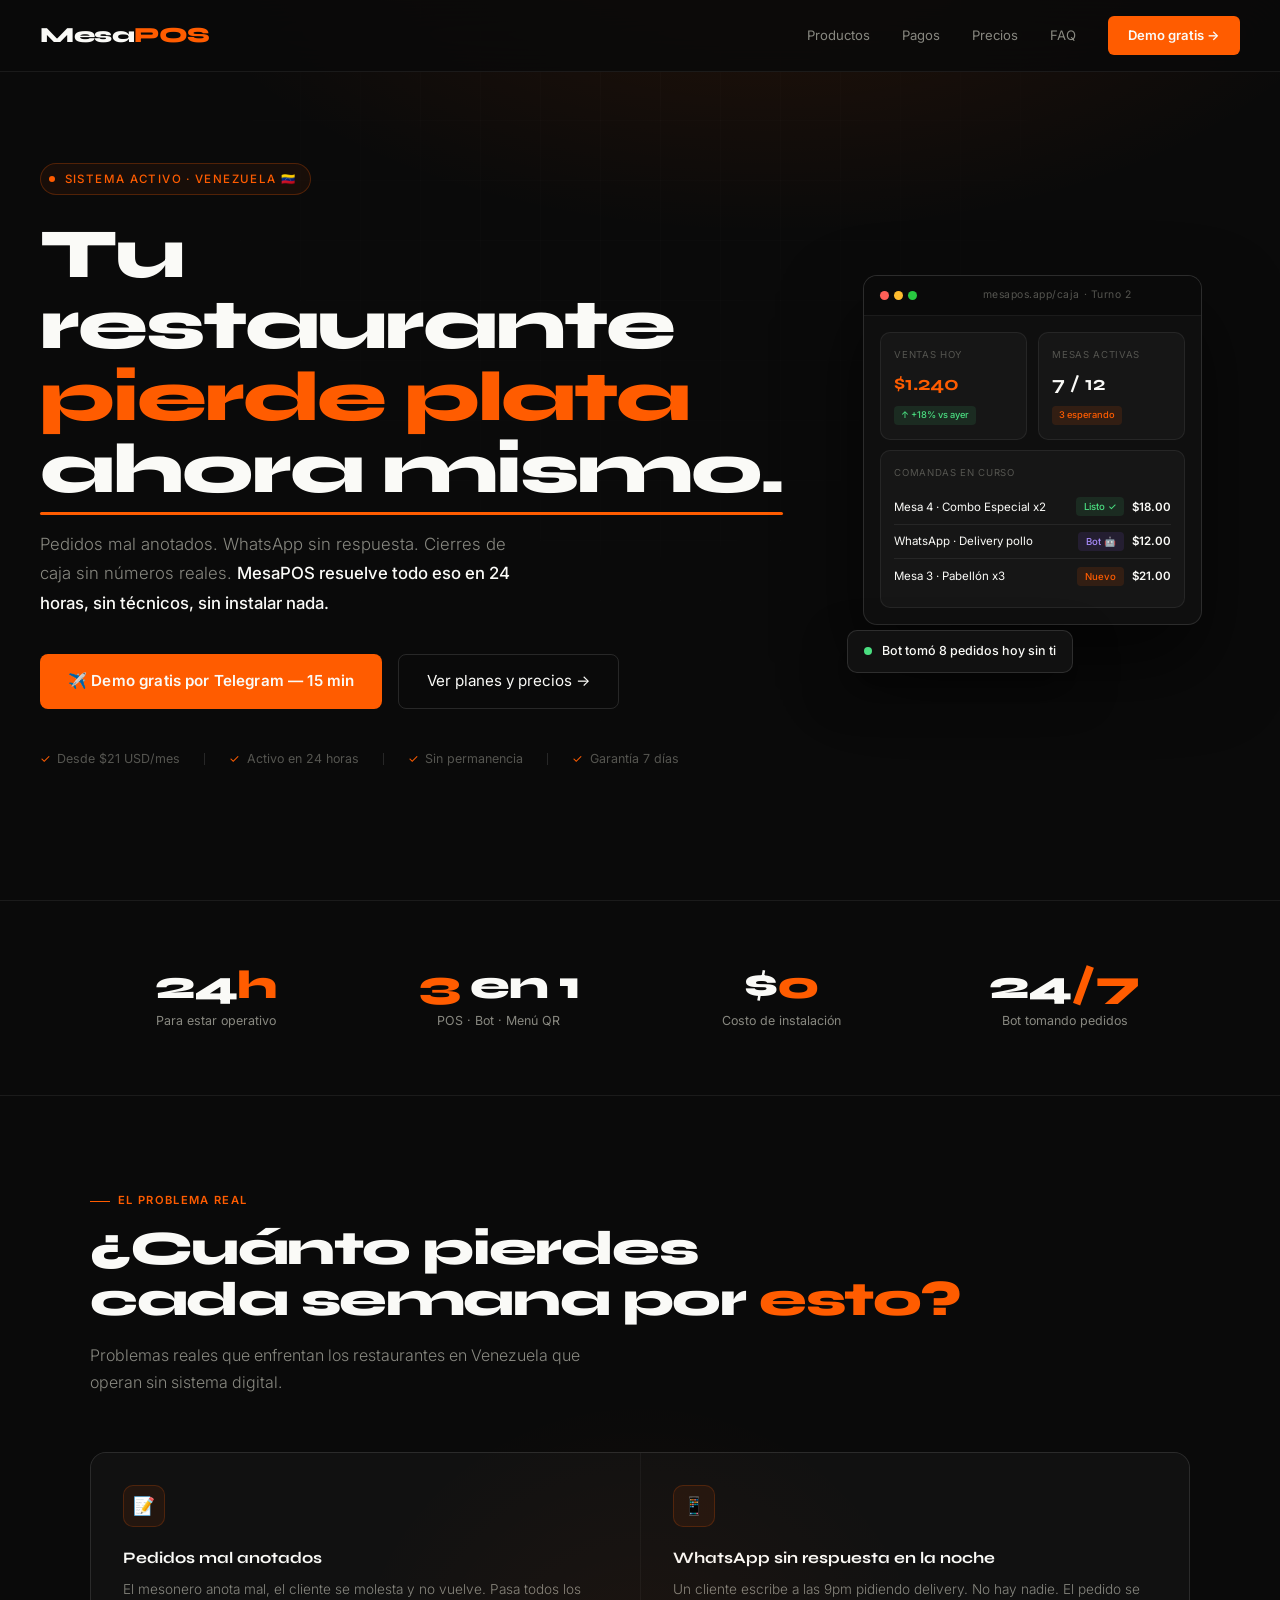
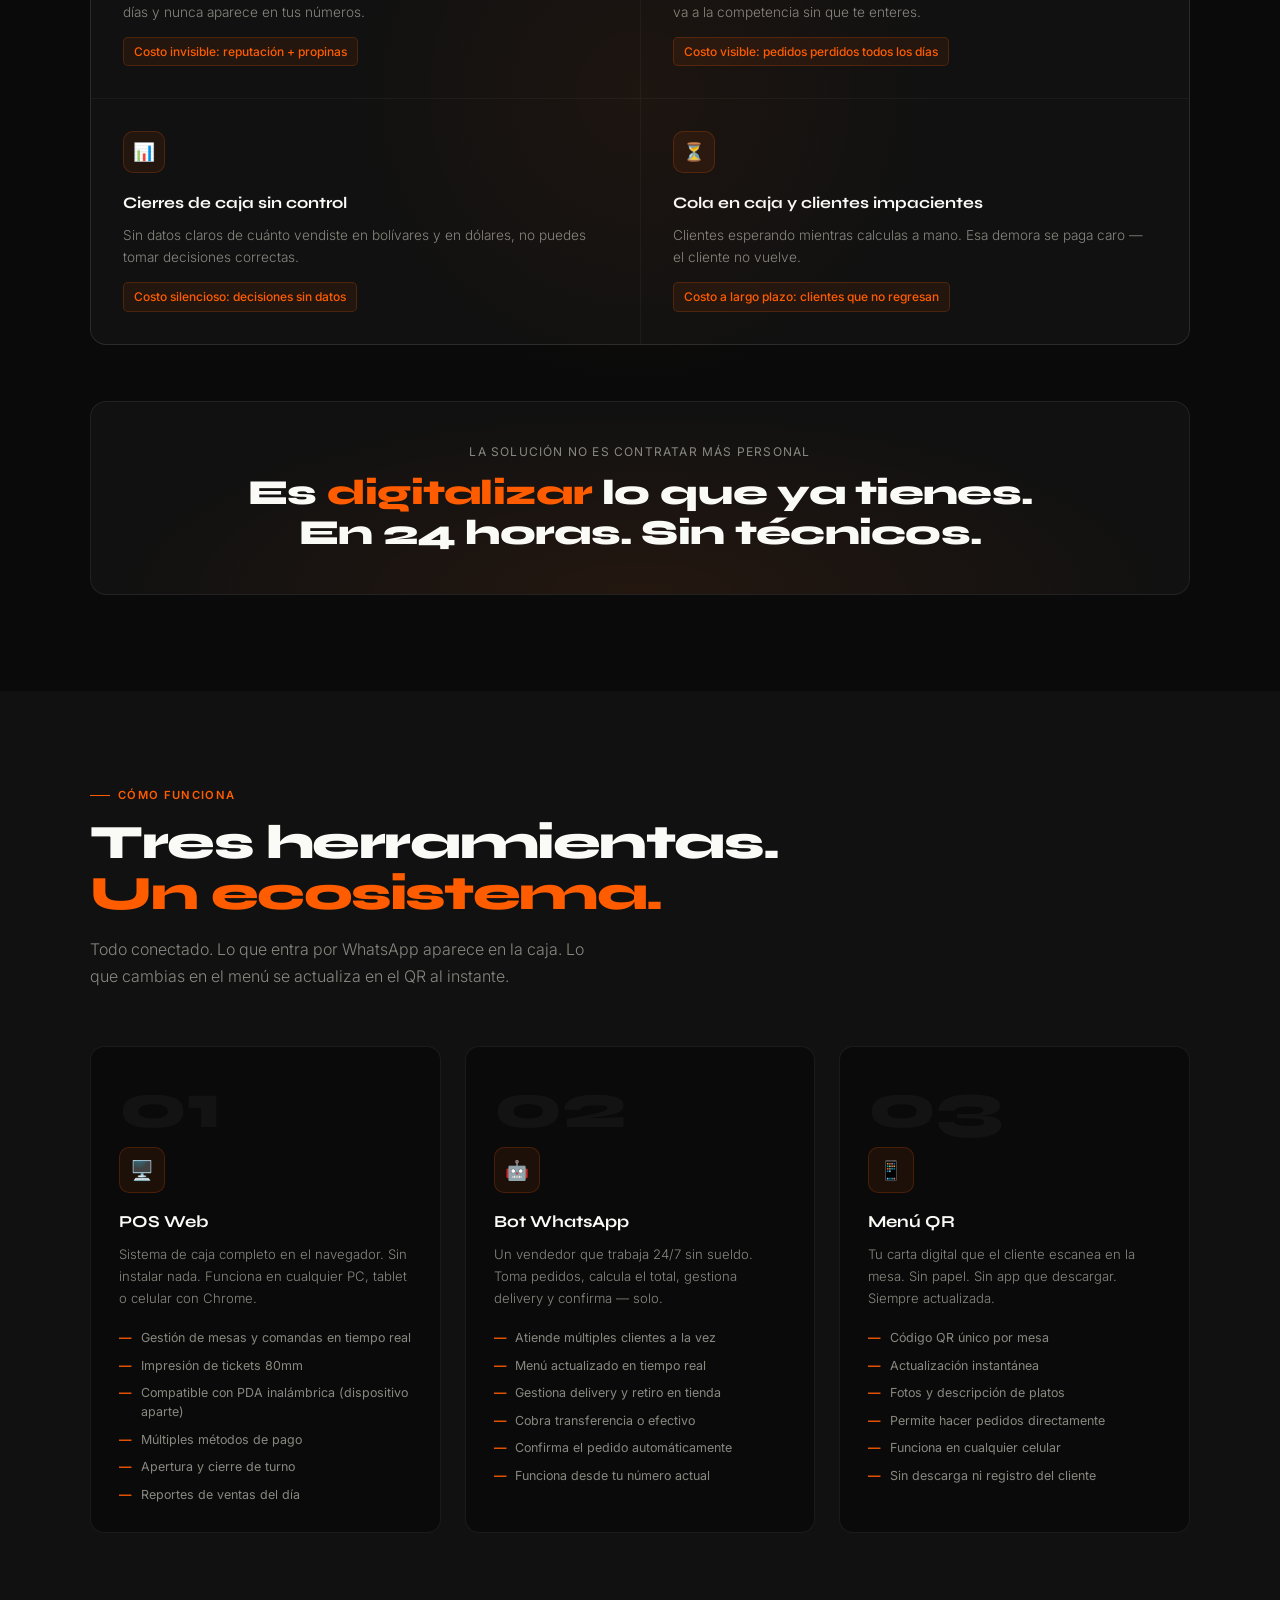
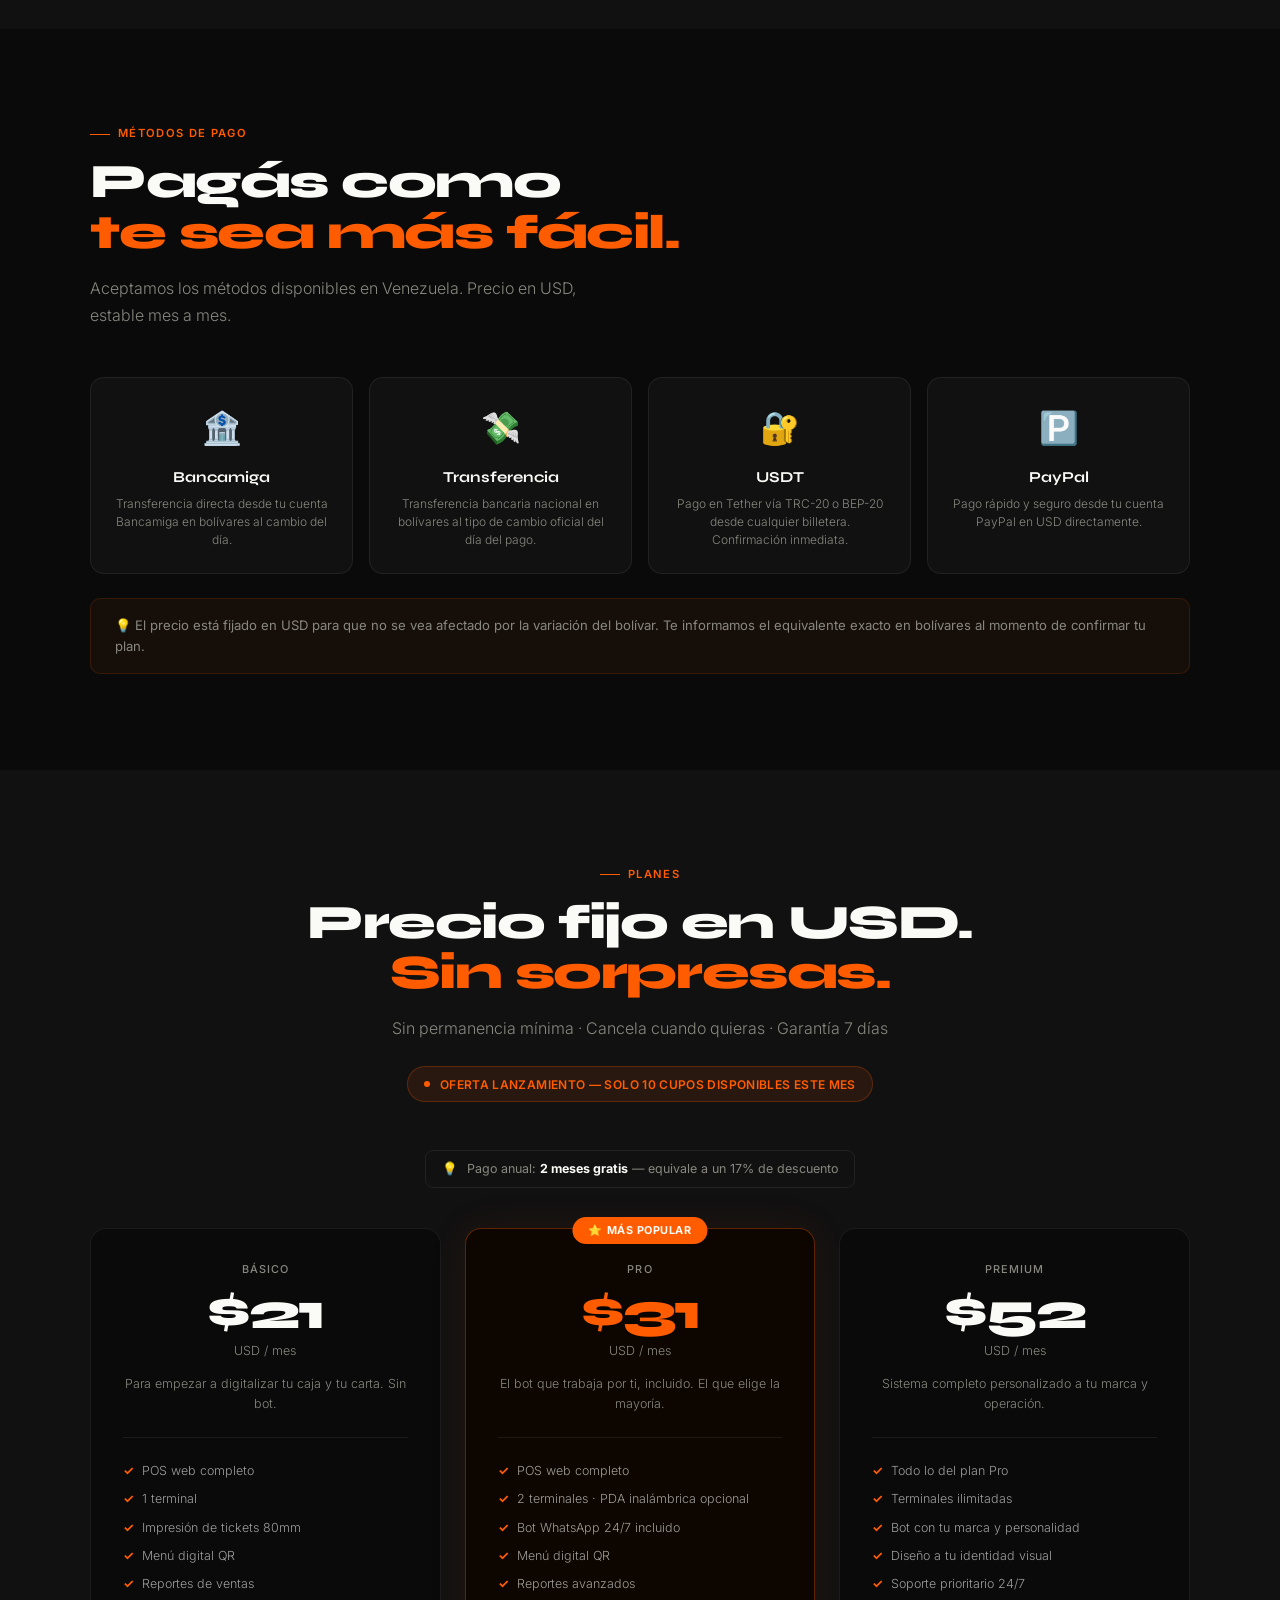
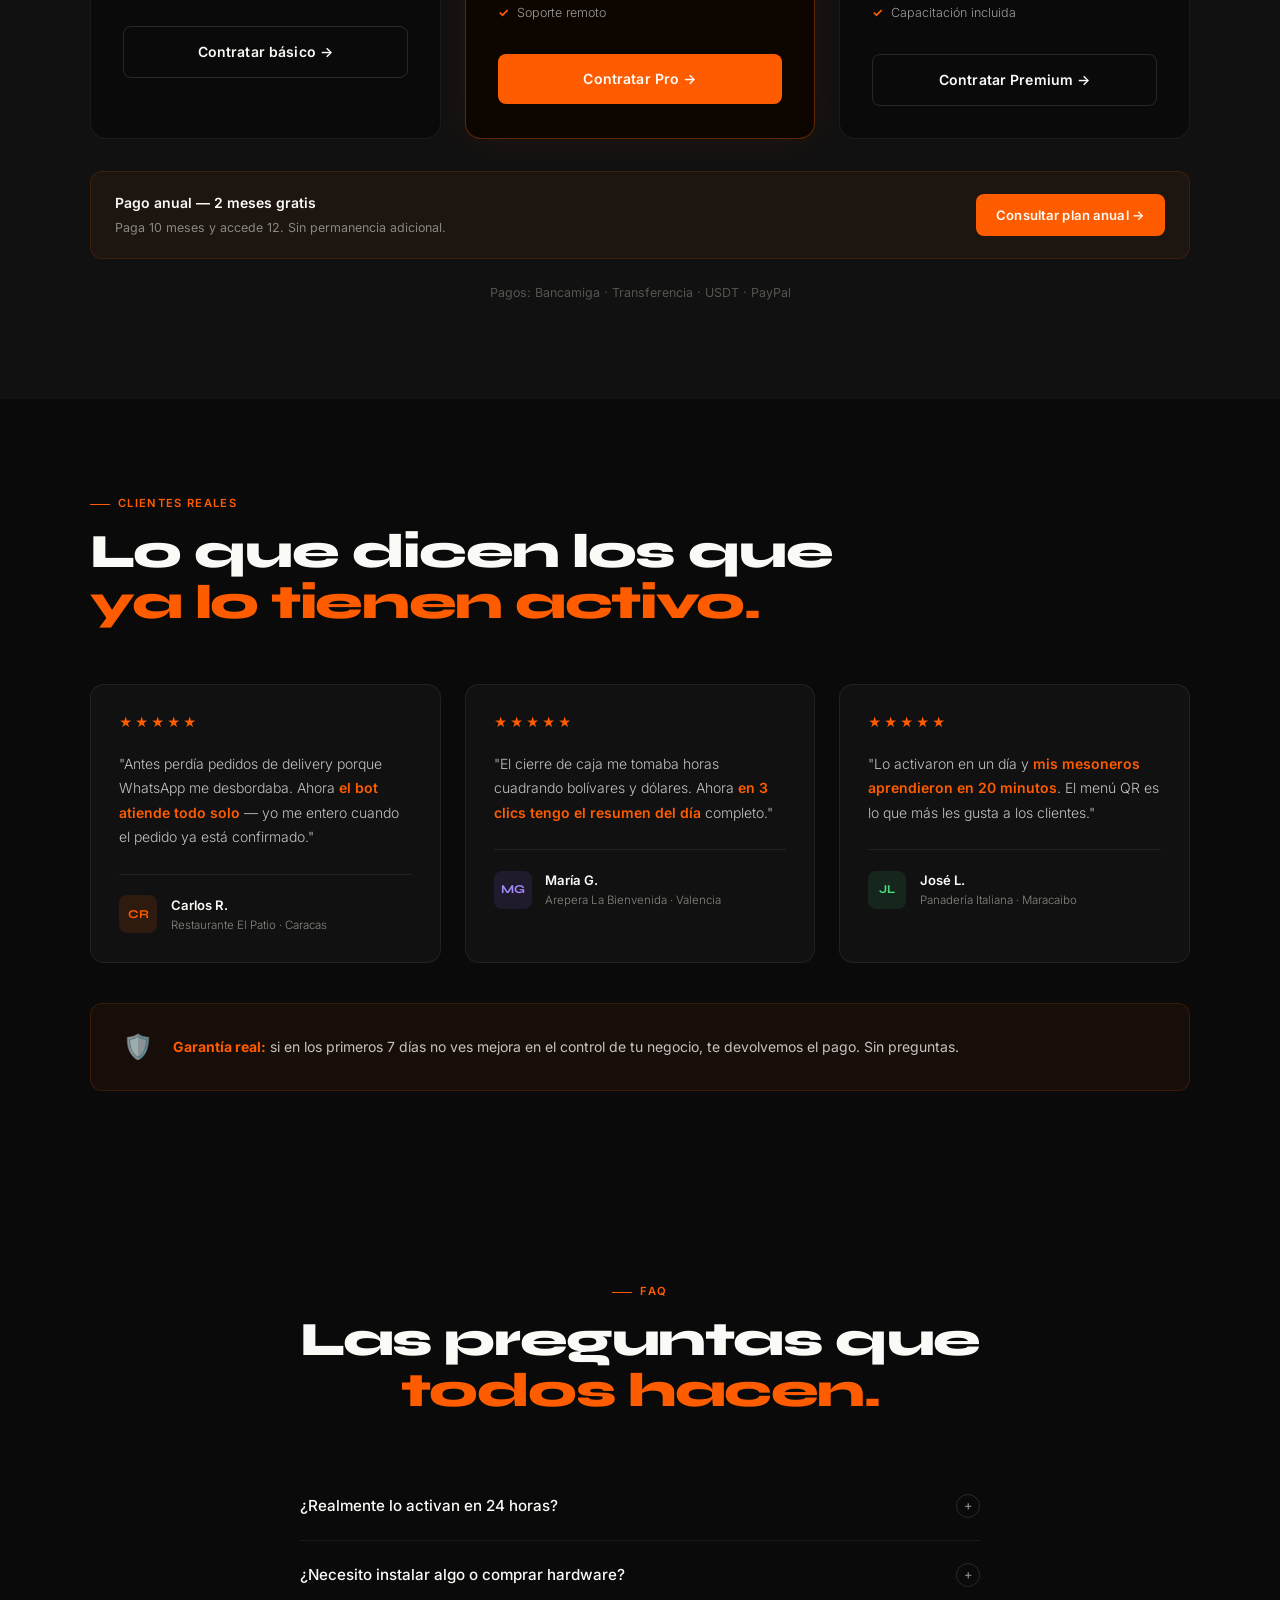
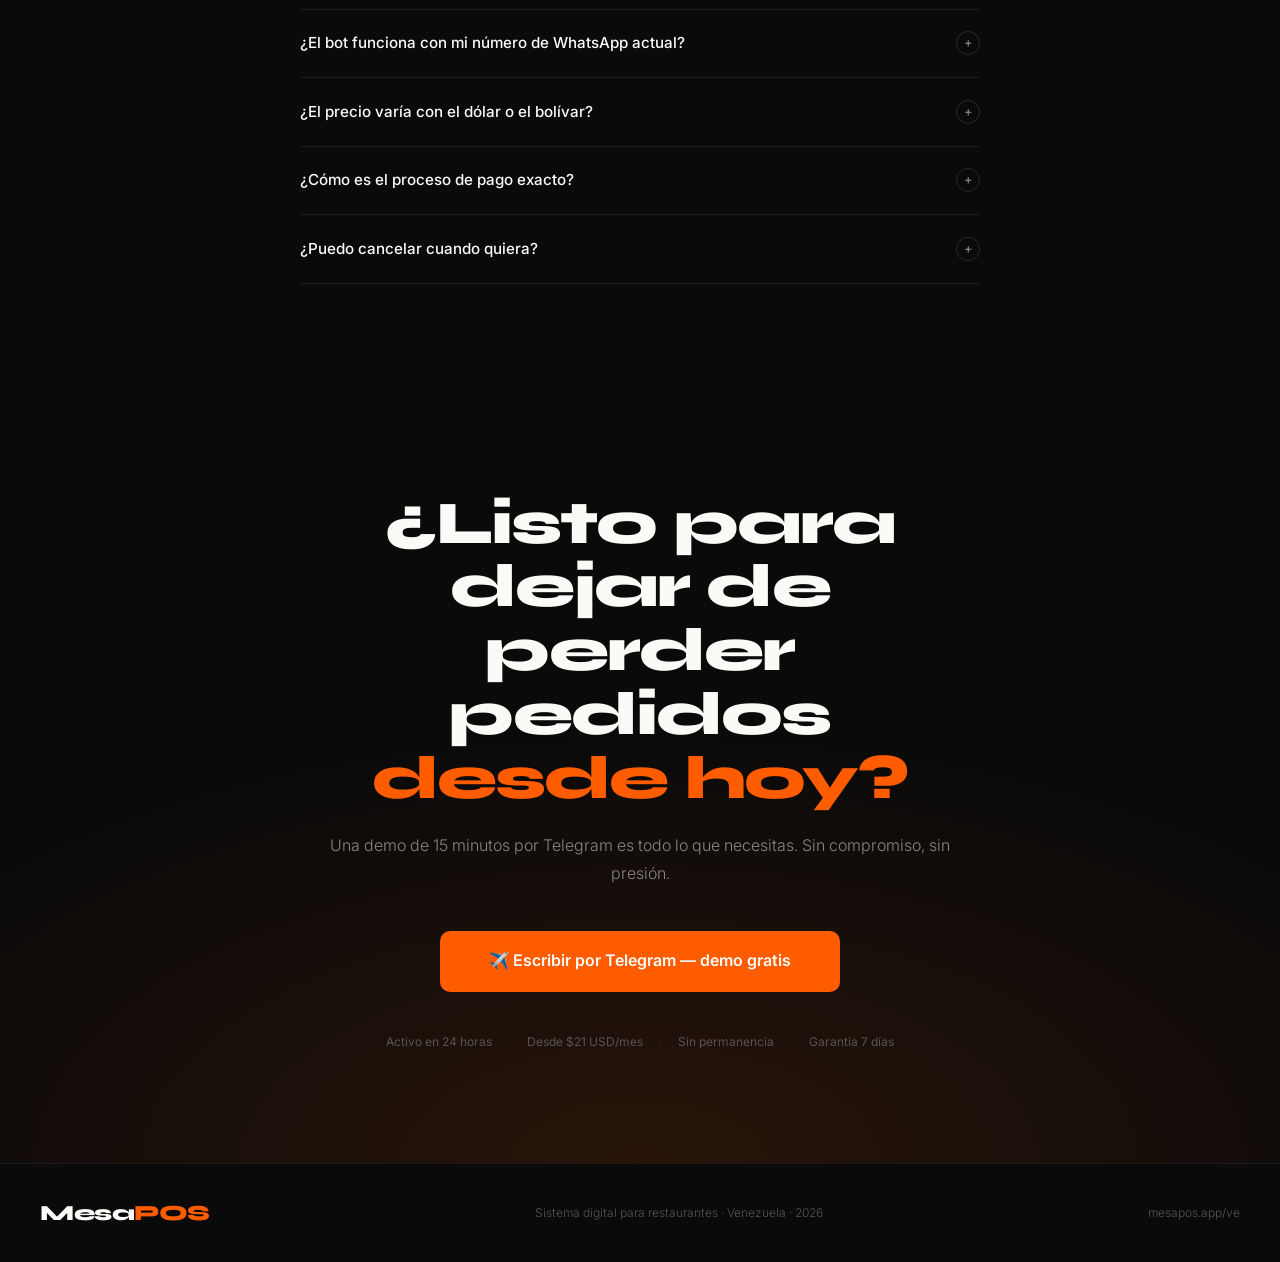
==== commit c68571da: "Update index.html" ====
--- a/ve/index.html
+++ b/ve/index.html
@@ -245,7 +245,7 @@
       <p class="section-sub">Todo conectado. Lo que entra por WhatsApp aparece en la caja. Lo que cambias en el menú se actualiza en el QR al instante.</p>
     </div>
     <div class="products-grid">
-      <div class="prod-card reveal"><div class="prod-num">01</div><div class="prod-icon">🖥️</div><div class="prod-name">POS Web</div><div class="prod-desc">Sistema de caja completo en el navegador. Sin instalar nada. Funciona en cualquier PC, tablet o celular con Chrome.</div><ul class="prod-features"><li>Gestión de mesas y comandas en tiempo real</li><li>Impresión de tickets 80mm</li><li>PDA inalámbrica para mesoneros</li><li>Múltiples métodos de pago</li><li>Apertura y cierre de turno</li><li>Reportes de ventas del día</li></ul></div>
+      <div class="prod-card reveal"><div class="prod-num">01</div><div class="prod-icon">🖥️</div><div class="prod-name">POS Web</div><div class="prod-desc">Sistema de caja completo en el navegador. Sin instalar nada. Funciona en cualquier PC, tablet o celular con Chrome.</div><ul class="prod-features"><li>Gestión de mesas y comandas en tiempo real</li><li>Impresión de tickets 80mm</li><li>Compatible con PDA inalámbrica (dispositivo aparte)</li><li>Múltiples métodos de pago</li><li>Apertura y cierre de turno</li><li>Reportes de ventas del día</li></ul></div>
       <div class="prod-card reveal reveal-d1"><div class="prod-num">02</div><div class="prod-icon">🤖</div><div class="prod-name">Bot WhatsApp</div><div class="prod-desc">Un vendedor que trabaja 24/7 sin sueldo. Toma pedidos, calcula el total, gestiona delivery y confirma — solo.</div><ul class="prod-features"><li>Atiende múltiples clientes a la vez</li><li>Menú actualizado en tiempo real</li><li>Gestiona delivery y retiro en tienda</li><li>Cobra transferencia o efectivo</li><li>Confirma el pedido automáticamente</li><li>Funciona desde tu número actual</li></ul></div>
       <div class="prod-card reveal reveal-d2"><div class="prod-num">03</div><div class="prod-icon">📱</div><div class="prod-name">Menú QR</div><div class="prod-desc">Tu carta digital que el cliente escanea en la mesa. Sin papel. Sin app que descargar. Siempre actualizada.</div><ul class="prod-features"><li>Código QR único por mesa</li><li>Actualización instantánea</li><li>Fotos y descripción de platos</li><li>Permite hacer pedidos directamente</li><li>Funciona en cualquier celular</li><li>Sin descarga ni registro del cliente</li></ul></div>
     </div>
@@ -300,7 +300,7 @@
         <div class="plan-price accent">$31</div>
         <div class="plan-usd">USD / mes</div>
         <div class="plan-desc">El bot que trabaja por ti, incluido. El que elige la mayoría.</div>
-        <ul class="plan-feats"><li>POS web completo</li><li>2 terminales + PDA inalámbrica</li><li>Bot WhatsApp 24/7 incluido</li><li>Menú digital QR</li><li>Reportes avanzados</li><li>Soporte remoto</li></ul>
+        <ul class="plan-feats"><li>POS web completo</li><li>2 terminales · PDA inalámbrica opcional</li><li>Bot WhatsApp 24/7 incluido</li><li>Menú digital QR</li><li>Reportes avanzados</li><li>Soporte remoto</li></ul>
         <a href="https://t.me/mesapos?text=Quiero%20el%20Plan%20Pro%20de%20MesaPOS" class="plan-btn main">Contratar Pro →</a>
       </div>
       <div class="plan reveal reveal-d2">
